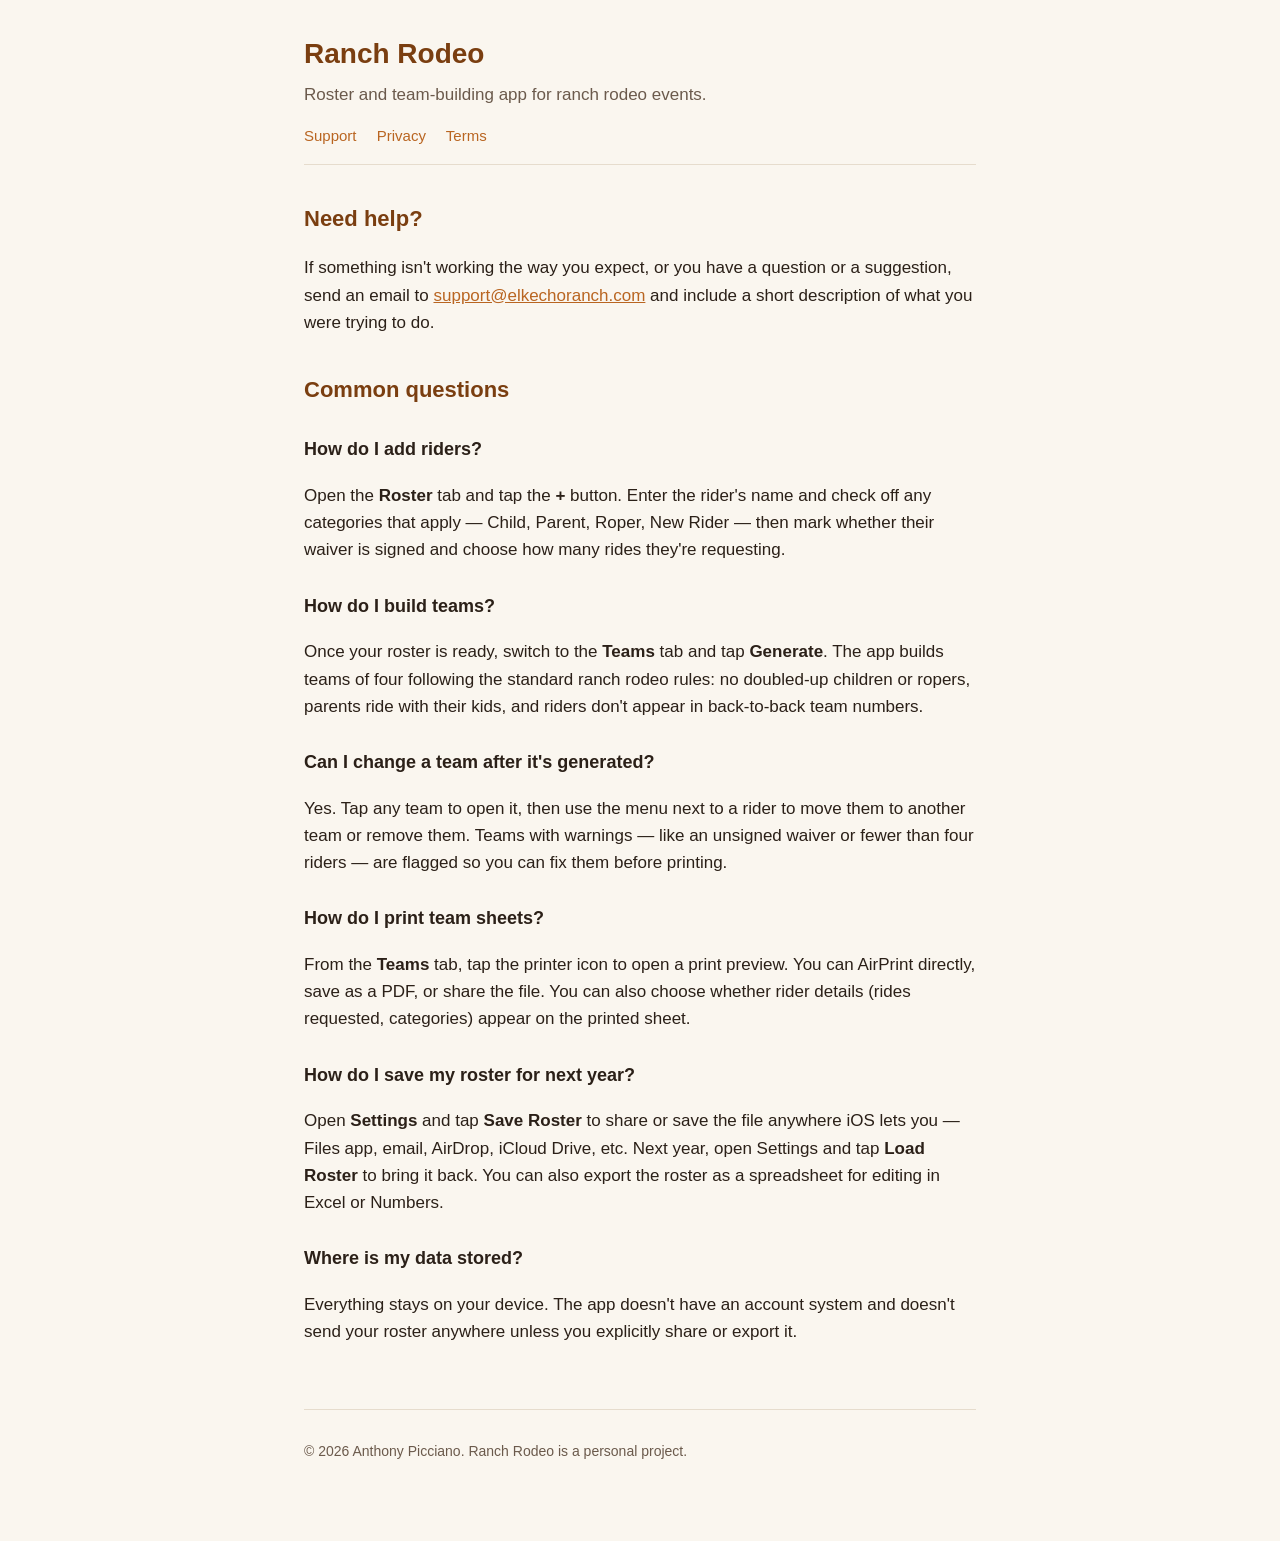
==== docs/index.html @ 4969c86d "Add App Store support site Static support pages for GitHub Pages hosting: a landing page with FAQ, a" ====
<!DOCTYPE html>
<html lang="en">
<head>
    <meta charset="UTF-8">
    <meta name="viewport" content="width=device-width, initial-scale=1.0">
    <title>Ranch Rodeo — Support</title>
    <link rel="stylesheet" href="style.css">
</head>
<body>
    <div class="container">
        <header>
            <h1>Ranch Rodeo</h1>
            <p>Roster and team-building app for ranch rodeo events.</p>
            <nav>
                <a href="index.html">Support</a>
                <a href="privacy.html">Privacy</a>
                <a href="terms.html">Terms</a>
            </nav>
        </header>

        <h2>Need help?</h2>
        <p>
            If something isn't working the way you expect, or you have a question or a suggestion,
            send an email to <a href="mailto:support@elkechoranch.com">support@elkechoranch.com</a> and
            include a short description of what you were trying to do.
        </p>

        <h2>Common questions</h2>

        <h3>How do I add riders?</h3>
        <p>
            Open the <strong>Roster</strong> tab and tap the <strong>+</strong> button. Enter the
            rider's name and check off any categories that apply — Child, Parent, Roper, New Rider —
            then mark whether their waiver is signed and choose how many rides they're requesting.
        </p>

        <h3>How do I build teams?</h3>
        <p>
            Once your roster is ready, switch to the <strong>Teams</strong> tab and tap
            <strong>Generate</strong>. The app builds teams of four following the standard ranch
            rodeo rules: no doubled-up children or ropers, parents ride with their kids, and riders
            don't appear in back-to-back team numbers.
        </p>

        <h3>Can I change a team after it's generated?</h3>
        <p>
            Yes. Tap any team to open it, then use the menu next to a rider to move them to another
            team or remove them. Teams with warnings — like an unsigned waiver or fewer than four
            riders — are flagged so you can fix them before printing.
        </p>

        <h3>How do I print team sheets?</h3>
        <p>
            From the <strong>Teams</strong> tab, tap the printer icon to open a print preview.
            You can AirPrint directly, save as a PDF, or share the file. You can also choose
            whether rider details (rides requested, categories) appear on the printed sheet.
        </p>

        <h3>How do I save my roster for next year?</h3>
        <p>
            Open <strong>Settings</strong> and tap <strong>Save Roster</strong> to share or save
            the file anywhere iOS lets you — Files app, email, AirDrop, iCloud Drive, etc. Next
            year, open Settings and tap <strong>Load Roster</strong> to bring it back. You can
            also export the roster as a spreadsheet for editing in Excel or Numbers.
        </p>

        <h3>Where is my data stored?</h3>
        <p>
            Everything stays on your device. The app doesn't have an account system and doesn't
            send your roster anywhere unless you explicitly share or export it.
        </p>

        <footer>
            <p>&copy; 2026 Anthony Picciano. Ranch Rodeo is a personal project.</p>
        </footer>
    </div>
</body>
</html>
---- docs/style.css ----
:root {
    --bg: #faf6ef;
    --text: #2b2018;
    --muted: #6b5a4c;
    --accent: #b96521;
    --accent-dark: #7a3e10;
    --border: #e6dccd;
}

* { box-sizing: border-box; }

body {
    margin: 0;
    font-family: -apple-system, BlinkMacSystemFont, "Helvetica Neue", Helvetica, Arial, sans-serif;
    background: var(--bg);
    color: var(--text);
    line-height: 1.6;
    font-size: 17px;
}

.container {
    max-width: 720px;
    margin: 0 auto;
    padding: 32px 24px 64px;
}

header {
    border-bottom: 1px solid var(--border);
    padding-bottom: 16px;
    margin-bottom: 32px;
}

header h1 {
    margin: 0 0 4px;
    font-size: 28px;
    color: var(--accent-dark);
}

header p {
    margin: 0;
    color: var(--muted);
}

nav {
    margin-top: 16px;
    font-size: 15px;
}

nav a {
    color: var(--accent);
    text-decoration: none;
    margin-right: 16px;
}

nav a:hover {
    text-decoration: underline;
}

h2 {
    color: var(--accent-dark);
    margin-top: 36px;
    font-size: 22px;
}

h3 {
    margin-top: 28px;
    font-size: 18px;
}

a {
    color: var(--accent);
}

ul, ol {
    padding-left: 22px;
}

li {
    margin-bottom: 6px;
}

footer {
    margin-top: 64px;
    padding-top: 16px;
    border-top: 1px solid var(--border);
    color: var(--muted);
    font-size: 14px;
}

.muted {
    color: var(--muted);
    font-size: 14px;
}
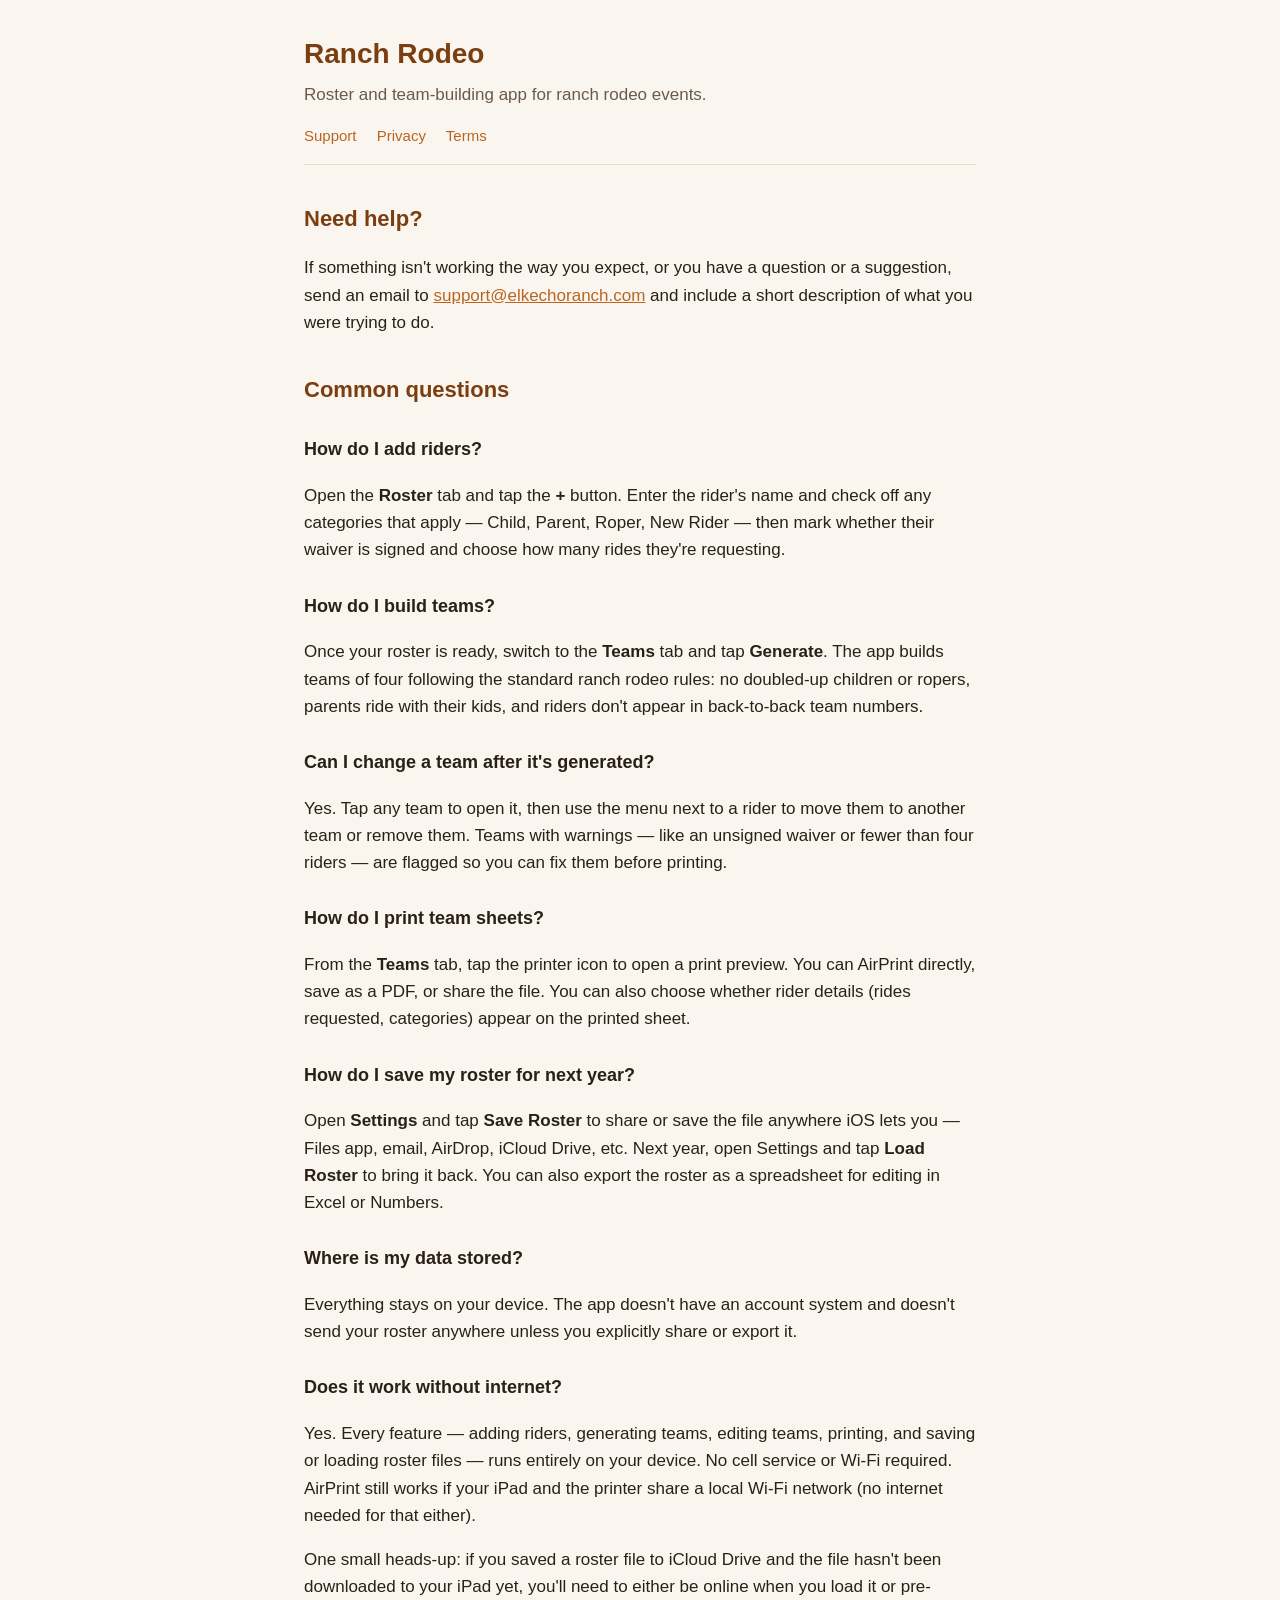
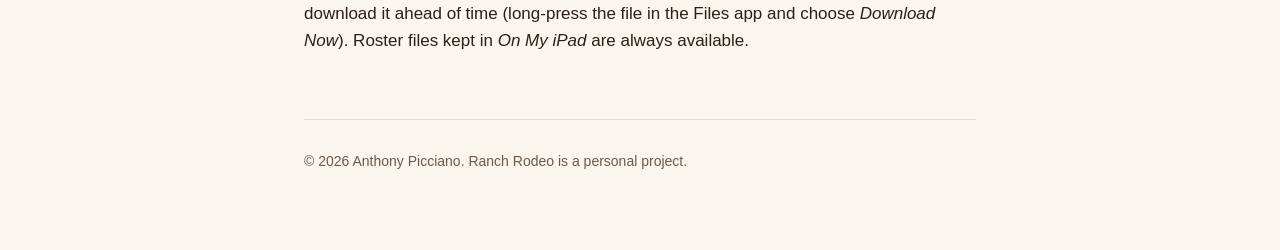
==== commit 4c6aba45: "Document offline support on the support site Adds a FAQ entry explaining that every feature works wi" ====
--- a/docs/index.html
+++ b/docs/index.html
@@ -70,6 +70,20 @@
             send your roster anywhere unless you explicitly share or export it.
         </p>
 
+        <h3>Does it work without internet?</h3>
+        <p>
+            Yes. Every feature — adding riders, generating teams, editing teams, printing, and
+            saving or loading roster files — runs entirely on your device. No cell service or
+            Wi-Fi required. AirPrint still works if your iPad and the printer share a local
+            Wi-Fi network (no internet needed for that either).
+        </p>
+        <p>
+            One small heads-up: if you saved a roster file to iCloud Drive and the file hasn't
+            been downloaded to your iPad yet, you'll need to either be online when you load it
+            or pre-download it ahead of time (long-press the file in the Files app and choose
+            <em>Download Now</em>). Roster files kept in <em>On My iPad</em> are always available.
+        </p>
+
         <footer>
             <p>&copy; 2026 Anthony Picciano. Ranch Rodeo is a personal project.</p>
         </footer>
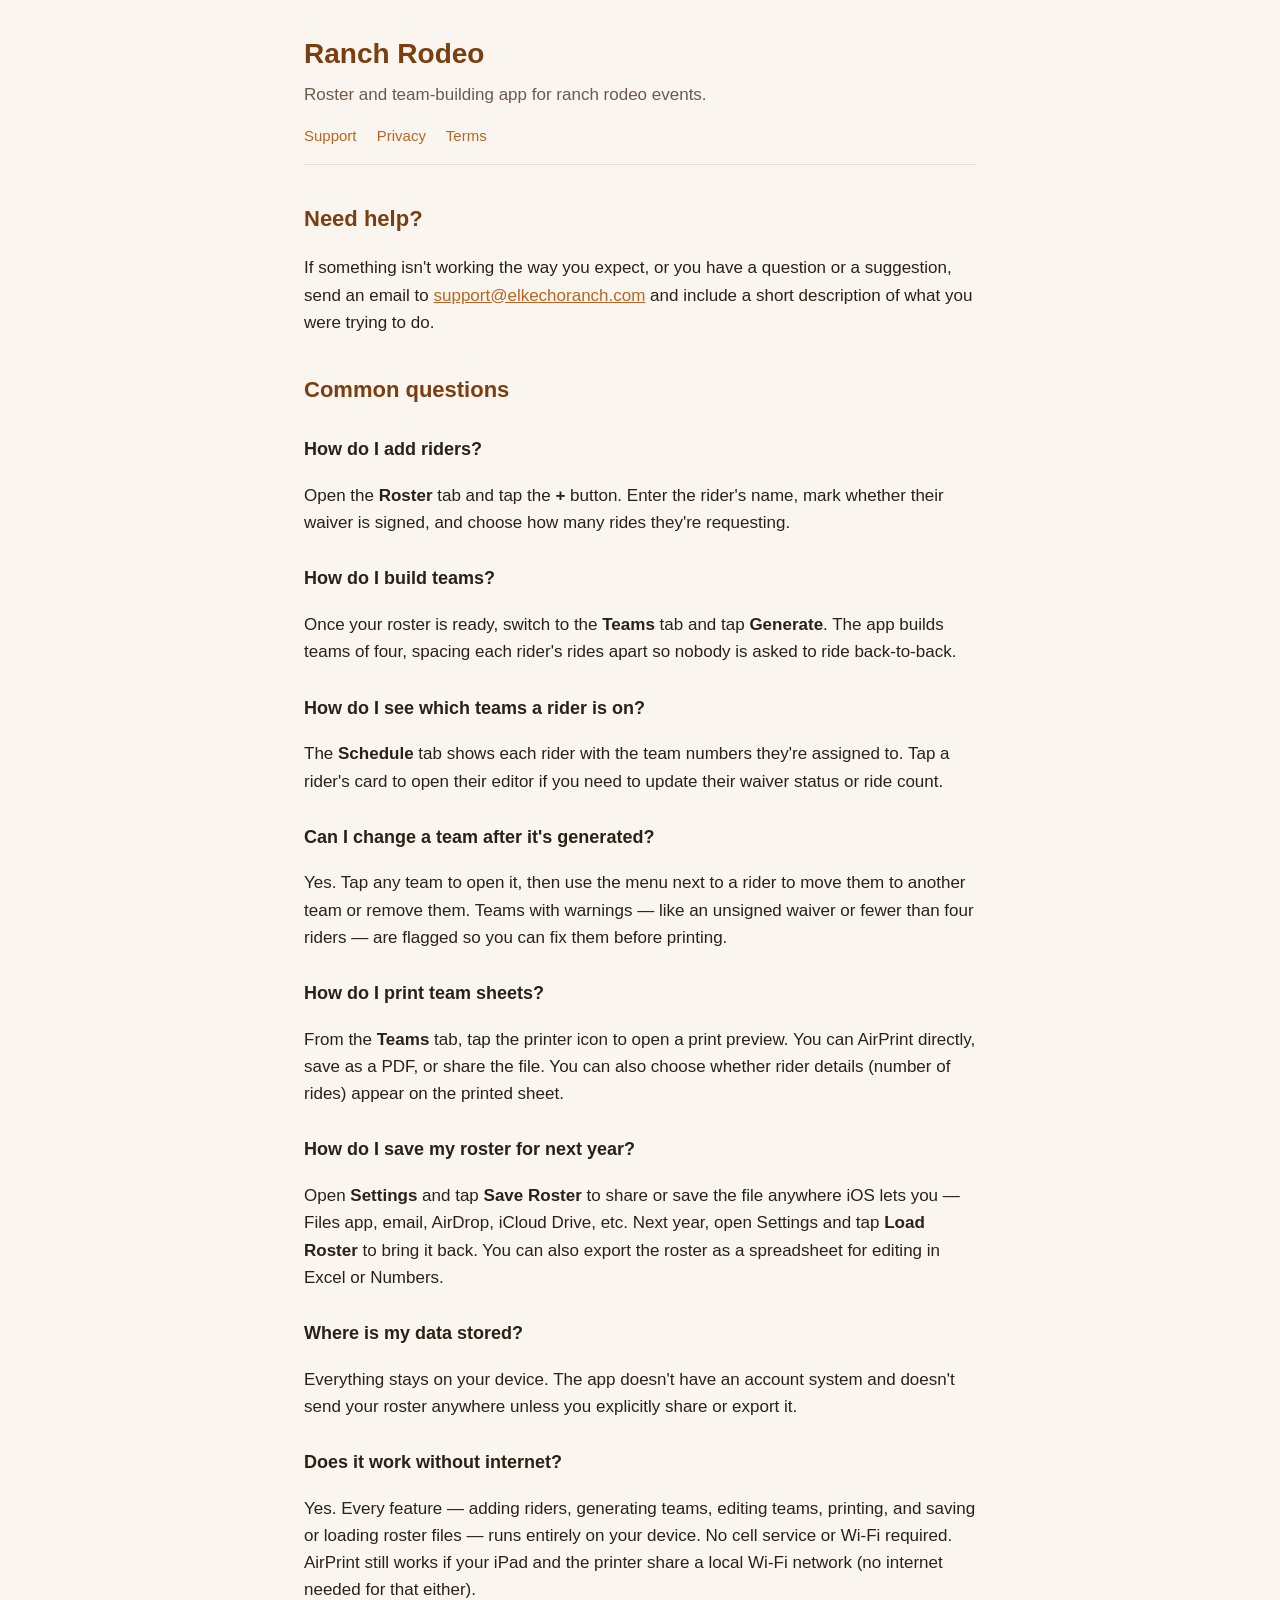
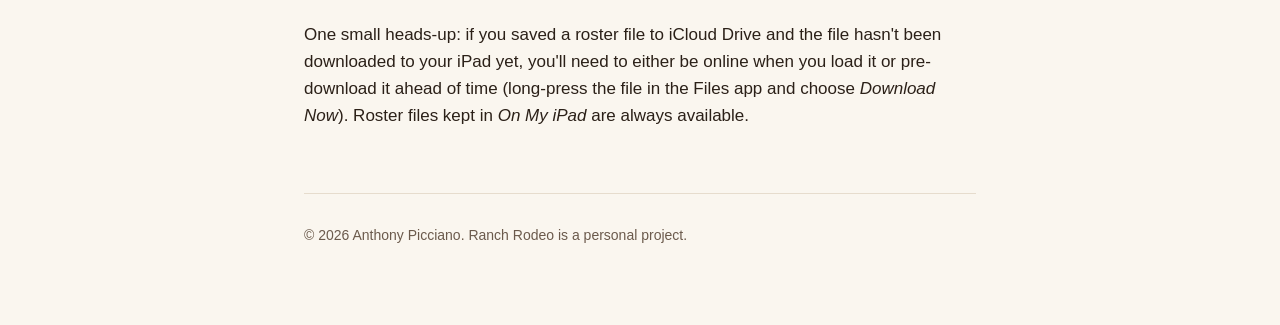
==== commit c003769c: "Remove rider categories and parent-child relationships The Child / Parent / Roper / New Rider flags " ====
--- a/docs/index.html
+++ b/docs/index.html
@@ -30,16 +30,22 @@
         <h3>How do I add riders?</h3>
         <p>
             Open the <strong>Roster</strong> tab and tap the <strong>+</strong> button. Enter the
-            rider's name and check off any categories that apply — Child, Parent, Roper, New Rider —
-            then mark whether their waiver is signed and choose how many rides they're requesting.
+            rider's name, mark whether their waiver is signed, and choose how many rides they're
+            requesting.
         </p>
 
         <h3>How do I build teams?</h3>
         <p>
             Once your roster is ready, switch to the <strong>Teams</strong> tab and tap
-            <strong>Generate</strong>. The app builds teams of four following the standard ranch
-            rodeo rules: no doubled-up children or ropers, parents ride with their kids, and riders
-            don't appear in back-to-back team numbers.
+            <strong>Generate</strong>. The app builds teams of four, spacing each rider's rides
+            apart so nobody is asked to ride back-to-back.
+        </p>
+
+        <h3>How do I see which teams a rider is on?</h3>
+        <p>
+            The <strong>Schedule</strong> tab shows each rider with the team numbers they're
+            assigned to. Tap a rider's card to open their editor if you need to update their
+            waiver status or ride count.
         </p>
 
         <h3>Can I change a team after it's generated?</h3>
@@ -53,7 +59,7 @@
         <p>
             From the <strong>Teams</strong> tab, tap the printer icon to open a print preview.
             You can AirPrint directly, save as a PDF, or share the file. You can also choose
-            whether rider details (rides requested, categories) appear on the printed sheet.
+            whether rider details (number of rides) appear on the printed sheet.
         </p>
 
         <h3>How do I save my roster for next year?</h3>
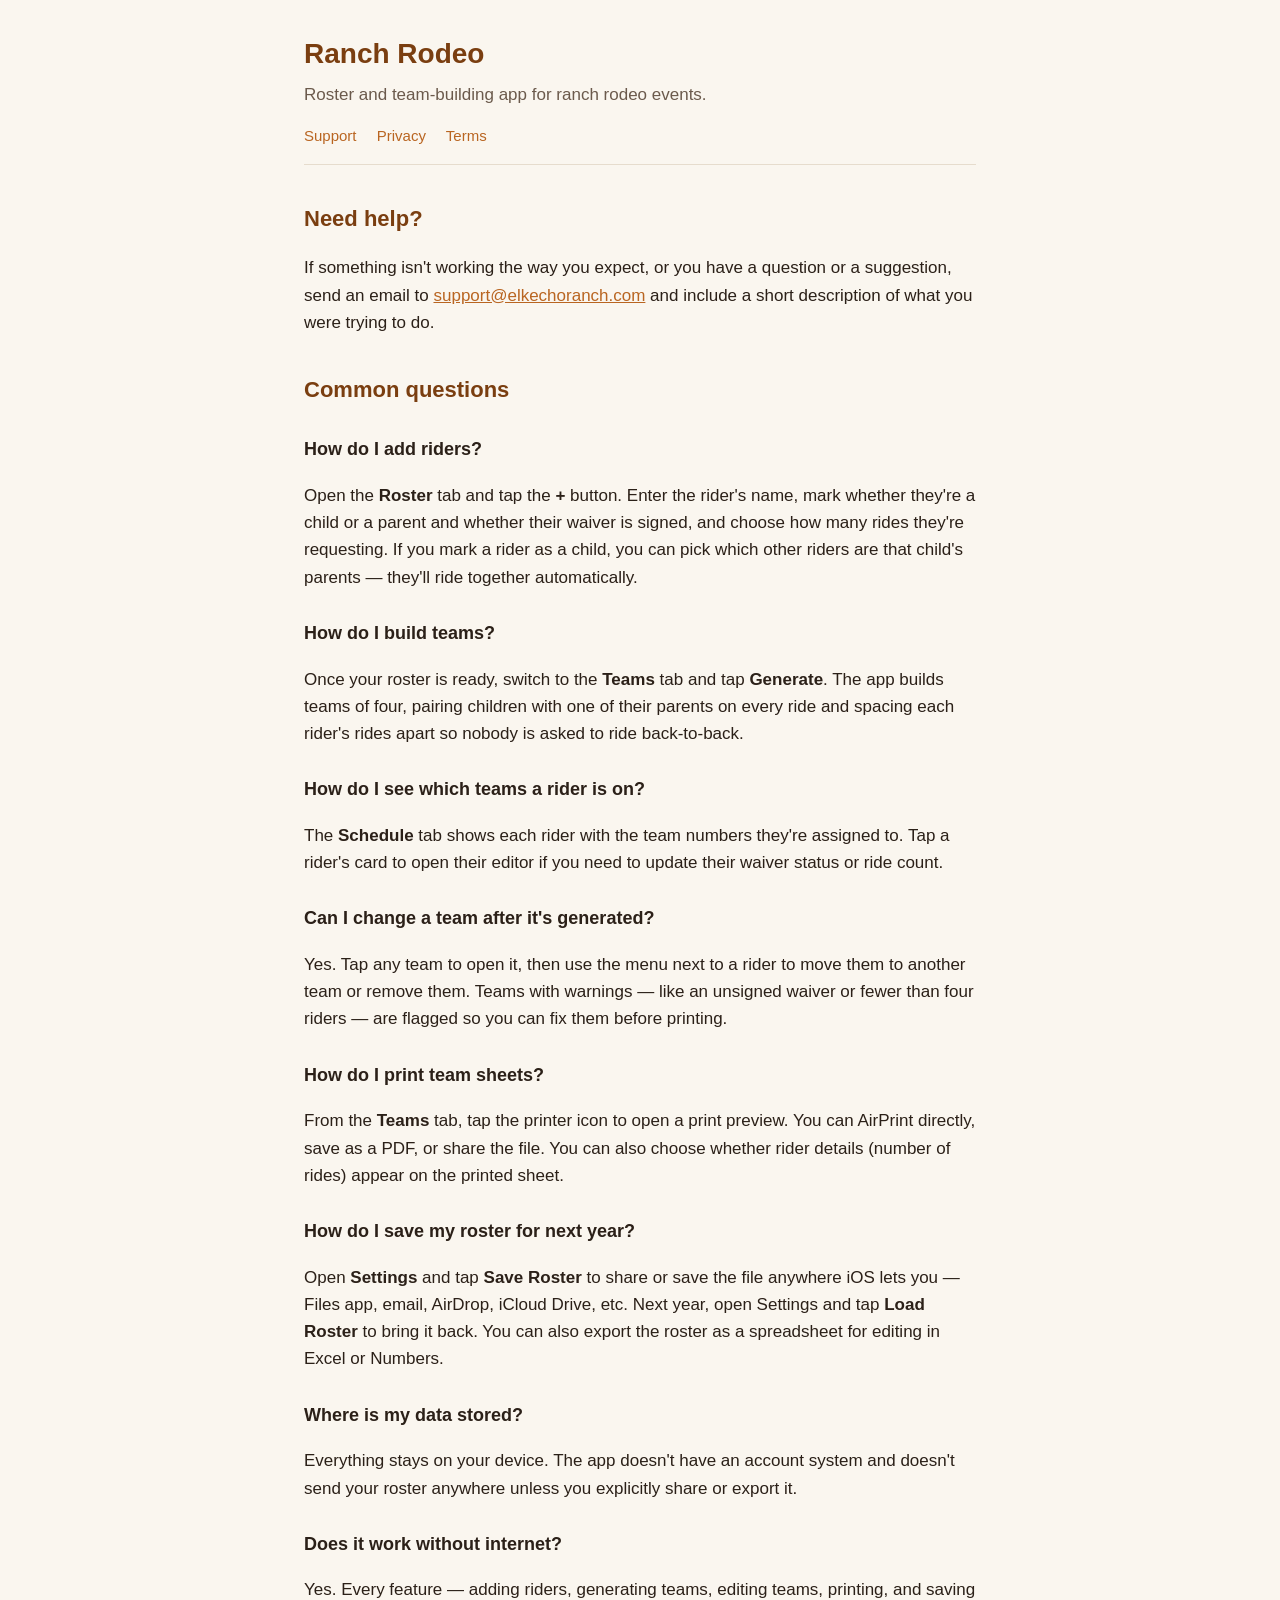
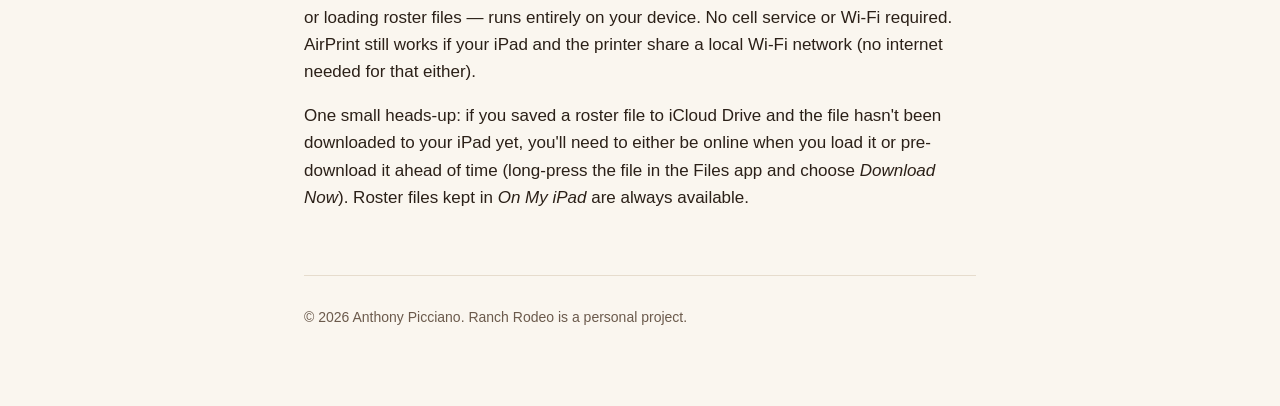
==== commit 0b1805cb: "Restore child and parent rider attributes Brings back the Child and Parent rider flags, the parent-c" ====
--- a/docs/index.html
+++ b/docs/index.html
@@ -30,15 +30,18 @@
         <h3>How do I add riders?</h3>
         <p>
             Open the <strong>Roster</strong> tab and tap the <strong>+</strong> button. Enter the
-            rider's name, mark whether their waiver is signed, and choose how many rides they're
-            requesting.
+            rider's name, mark whether they're a child or a parent and whether their waiver is
+            signed, and choose how many rides they're requesting. If you mark a rider as a child,
+            you can pick which other riders are that child's parents — they'll ride together
+            automatically.
         </p>
 
         <h3>How do I build teams?</h3>
         <p>
             Once your roster is ready, switch to the <strong>Teams</strong> tab and tap
-            <strong>Generate</strong>. The app builds teams of four, spacing each rider's rides
-            apart so nobody is asked to ride back-to-back.
+            <strong>Generate</strong>. The app builds teams of four, pairing children with one of
+            their parents on every ride and spacing each rider's rides apart so nobody is asked
+            to ride back-to-back.
         </p>
 
         <h3>How do I see which teams a rider is on?</h3>
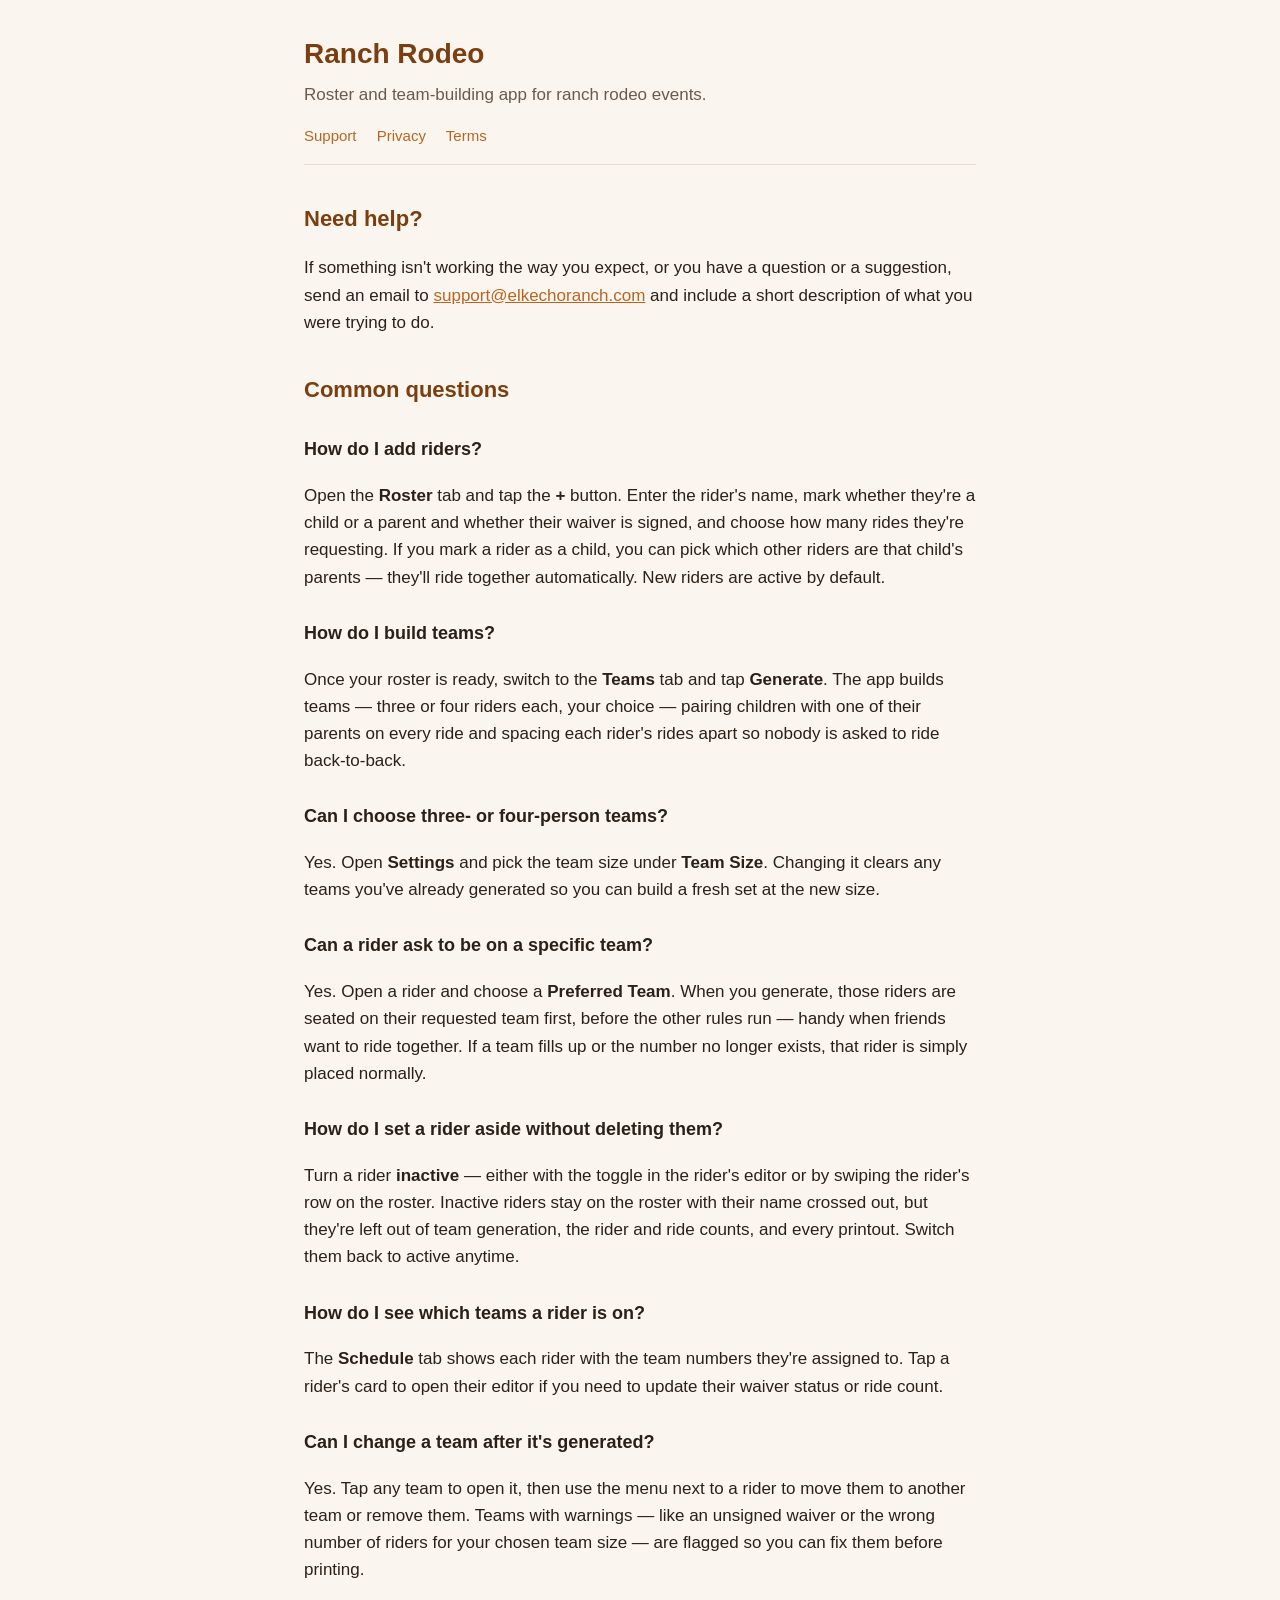
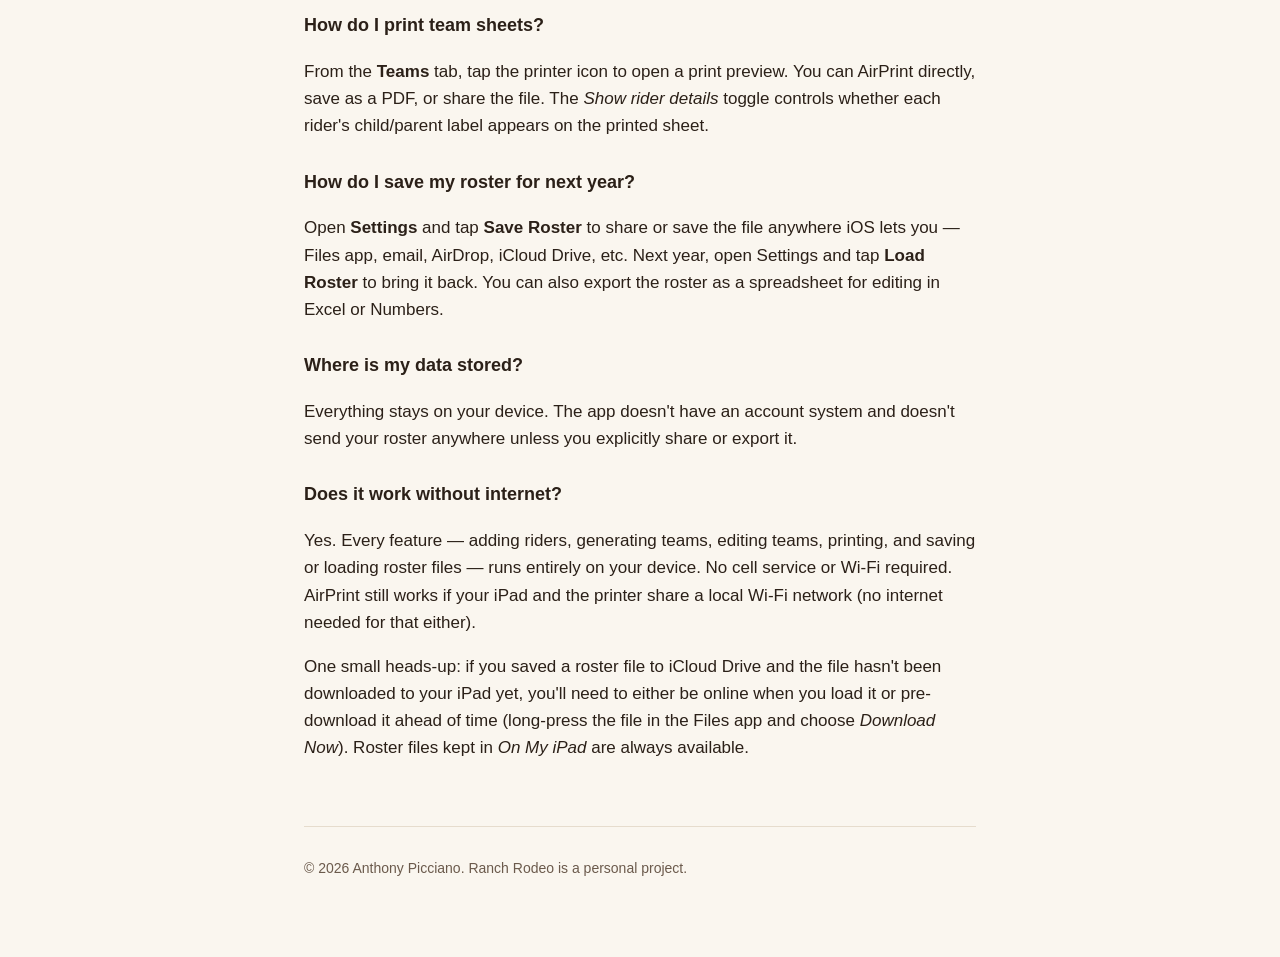
==== commit 8533febb: "Update docs and sample data for recent features Refresh the README and support site for configurable" ====
--- a/docs/index.html
+++ b/docs/index.html
@@ -33,15 +33,38 @@
             rider's name, mark whether they're a child or a parent and whether their waiver is
             signed, and choose how many rides they're requesting. If you mark a rider as a child,
             you can pick which other riders are that child's parents — they'll ride together
-            automatically.
+            automatically. New riders are active by default.
         </p>
 
         <h3>How do I build teams?</h3>
         <p>
             Once your roster is ready, switch to the <strong>Teams</strong> tab and tap
-            <strong>Generate</strong>. The app builds teams of four, pairing children with one of
-            their parents on every ride and spacing each rider's rides apart so nobody is asked
-            to ride back-to-back.
+            <strong>Generate</strong>. The app builds teams — three or four riders each, your
+            choice — pairing children with one of their parents on every ride and spacing each
+            rider's rides apart so nobody is asked to ride back-to-back.
+        </p>
+
+        <h3>Can I choose three- or four-person teams?</h3>
+        <p>
+            Yes. Open <strong>Settings</strong> and pick the team size under <strong>Team
+            Size</strong>. Changing it clears any teams you've already generated so you can
+            build a fresh set at the new size.
+        </p>
+
+        <h3>Can a rider ask to be on a specific team?</h3>
+        <p>
+            Yes. Open a rider and choose a <strong>Preferred Team</strong>. When you generate,
+            those riders are seated on their requested team first, before the other rules run —
+            handy when friends want to ride together. If a team fills up or the number no longer
+            exists, that rider is simply placed normally.
+        </p>
+
+        <h3>How do I set a rider aside without deleting them?</h3>
+        <p>
+            Turn a rider <strong>inactive</strong> — either with the toggle in the rider's editor
+            or by swiping the rider's row on the roster. Inactive riders stay on the roster with
+            their name crossed out, but they're left out of team generation, the rider and ride
+            counts, and every printout. Switch them back to active anytime.
         </p>
 
         <h3>How do I see which teams a rider is on?</h3>
@@ -54,15 +77,16 @@
         <h3>Can I change a team after it's generated?</h3>
         <p>
             Yes. Tap any team to open it, then use the menu next to a rider to move them to another
-            team or remove them. Teams with warnings — like an unsigned waiver or fewer than four
-            riders — are flagged so you can fix them before printing.
+            team or remove them. Teams with warnings — like an unsigned waiver or the wrong number
+            of riders for your chosen team size — are flagged so you can fix them before printing.
         </p>
 
         <h3>How do I print team sheets?</h3>
         <p>
             From the <strong>Teams</strong> tab, tap the printer icon to open a print preview.
-            You can AirPrint directly, save as a PDF, or share the file. You can also choose
-            whether rider details (number of rides) appear on the printed sheet.
+            You can AirPrint directly, save as a PDF, or share the file. The <em>Show rider
+            details</em> toggle controls whether each rider's child/parent label appears on the
+            printed sheet.
         </p>
 
         <h3>How do I save my roster for next year?</h3>
